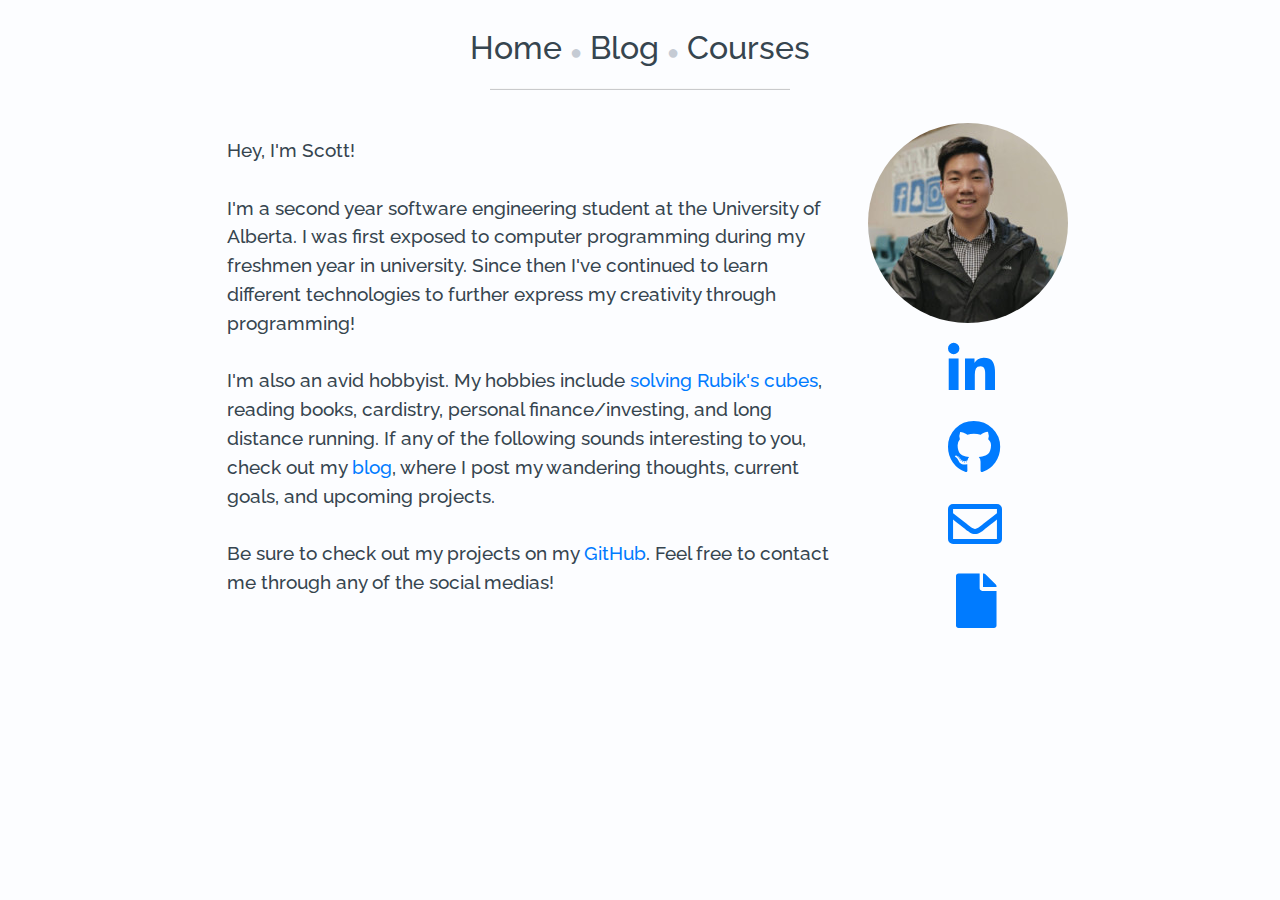
==== index.html @ ea5e4262 "typo" ====
<!DOCTYPE html>
<html lang="en">

<head>
  <meta charset="UTF-8">
  <meta name="viewport" content="width=device-width, initial-scale=1.0">
  <meta http-equiv="X-UA-Compatible" content="ie=edge">
  <!-- Bootstrap -->
  <link rel="stylesheet" href="https://stackpath.bootstrapcdn.com/bootstrap/4.3.1/css/bootstrap.min.css" integrity="sha384-ggOyR0iXCbMQv3Xipma34MD+dH/1fQ784/j6cY/iJTQUOhcWr7x9JvoRxT2MZw1T" crossorigin="anonymous">
  <!-- CSS ref -->
  <link rel="stylesheet" href="css/styles.css">
  <link rel="stylesheet" href="css/animate.css">
  <!-- Google Font -->
  <link href="https://fonts.googleapis.com/css?family=Raleway:400,500,700&display=swap" rel="stylesheet">
  <!-- FontAwesome -->
  <link rel="stylesheet" href="https://cdnjs.cloudflare.com/ajax/libs/font-awesome/5.9.0/css/all.css">
  <!-- WOW -->
  <script src="https://cdnjs.cloudflare.com/ajax/libs/wow/1.1.2/wow.min.js"></script>
  <script>
    new WOW().init();
  </script>

  <title>Scott's Handcrafted Website</title>
</head>

<body>
  <!-- Custom minimal navbar -->
  <section class="container-fluid wow fadeInDown" id="customNav">
    <div class="row text-center pt-4">
      <div class="col-12">
        <a href="#">Home</a> <span>●</span> <a href="https://medium.com/@howtobescott">Blog</a> <span>●</span> <a href="courses.html">Courses</a>
        <hr>
      </div>
    </div>
  </section>

  <!-- Bio -->
  <section class="container-fluid">
    <div class="row align-items-center justify-content-center">
      <div class="col-md-6">
        <div id="bio" class="wow fadeInLeft">
          <p>Hey, I'm Scott! <br><br>
            I'm a second year software engineering student at the University of Alberta. I was first
            exposed to computer programming during my freshmen year in university.
            Since then I've continued to learn different technologies to further express my
            creativity through programming!
            <br><br>
            I'm also an avid hobbyist. My hobbies include <a class="links" href="https://www.worldcubeassociation.org/persons/2016CHUS01">solving Rubik's cubes</a>, reading books,
            cardistry, personal finance/investing, and long distance running. If any of the following sounds interesting to you,
            check out my <a class="links " href="https://medium.com/@howtobescott">blog</a>, where I post my wandering thoughts, current goals, and upcoming projects.
            <br><br>
            Be sure to check out my projects on my <a href="https://github.com/howtobescott">GitHub</a>.
            Feel free to contact me through any of the social medias!
            <br><br>
            <br><br>
          </p>
        </div>
      </div>

      <!-- Profile pic and social media icons -->
      <div class="row pl-md-3">
        <div class="col-md-12" id="iconbar">
          <div id="pic">
            <img src="documents/me.jpg" alt="" class="img-fluid rounded-circle wow fadeInRight">
          </div>
          <div class="row">
            <div class="col-md-2 iKons">
              <div class="icons">
                <a href="https://www.linkedin.com/in/scottchuyeg/"><i class="fab fa-linkedin-in fa-3x wow fadeInRight"></i>
                </a>
              </div>
              <div class="icons">
                <a href="https://github.com/howtobescott"><i class="fab fa-github fa-3x wow fadeInRight"></i>
                </a>
              </div>
              <div class="icons">
                <a href="mailto:skchu@ualberta.ca"><i class="fab far fa-envelope fa-3x wow fadeInRight"></i>
                </a>
              </div>
              <div class="icons pl-2">
                <a href="documents/ResumeCV.pdf"><i class="fas fa-file fa-3x wow fadeInRight"></i>
                </a>
              </div>
            </div>
          </div>

        </div>
      </div>


    </div>
  </section>






  <!-- Javascript // jQuery -->
  <script src="https://code.jquery.com/jquery-3.3.1.slim.min.js" integrity="sha384-q8i/X+965DzO0rT7abK41JStQIAqVgRVzpbzo5smXKp4YfRvH+8abtTE1Pi6jizo" crossorigin="anonymous"></script>
  <script src="https://cdnjs.cloudflare.com/ajax/libs/popper.js/1.14.7/umd/popper.min.js" integrity="sha384-UO2eT0CpHqdSJQ6hJty5KVphtPhzWj9WO1clHTMGa3JDZwrnQq4sF86dIHNDz0W1" crossorigin="anonymous"></script>
  <script src="https://stackpath.bootstrapcdn.com/bootstrap/4.3.1/js/bootstrap.min.js" integrity="sha384-JjSmVgyd0p3pXB1rRibZUAYoIIy6OrQ6VrjIEaFf/nJGzIxFDsf4x0xIM+B07jRM" crossorigin="anonymous"></script>
</body>

</html>
---- css/styles.css ----
body {
  font-family: 'Raleway', sans-serif;
  font-weight: 500;
  background-color: #fcfdff;
  color: #36454f;
  font-size: 1.125rem;
}


#customNav {
  font-size: 2rem;
  color: #36454f;
  font-family: 'Raleway', sans-serif;
}

#customNav a {
  text-decoration: none;
  color: #36454f;
}

hr {
  width: 300px;
  border-top: 1px solid #f8f8f8;
  border-bottom: 1px solid rgba(0, 0, 0, 0.2);
}

#bio {
  font-size: 1.2rem;
  padding-top: 30px;
}

#iconbar {
  padding-bottom: 2rem;
}

.iKons {
  padding-left: 95px;
  padding-top: 20px;
  line-height: 4;
  color: #36454f;
}

.untaken {
  color: #c5cbd4;
}

.post {
  font-size: 1.125rem;
  color: black;
}

.date {
  color: #9da0a8;
  margin-bottom: 5px;
}

span {
  font-size: 20px;
  color: #c5cbd4;
}

#blogtitle {
  line-height: 10px;
}
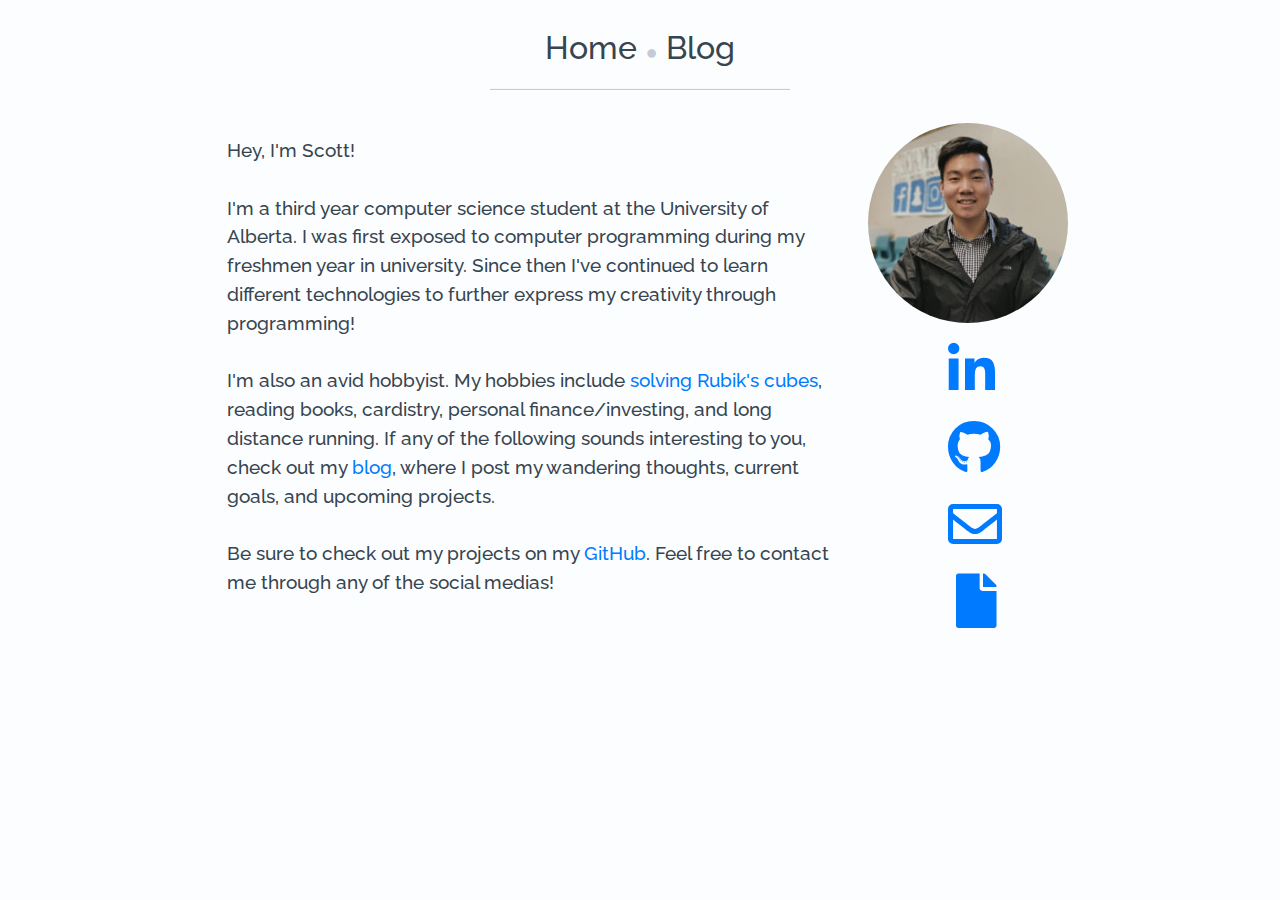
==== commit 112e81ec: "2020 update" ====
--- a/index.html
+++ b/index.html
@@ -28,7 +28,7 @@
   <section class="container-fluid wow fadeInDown" id="customNav">
     <div class="row text-center pt-4">
       <div class="col-12">
-        <a href="#">Home</a> <span>●</span> <a href="https://medium.com/@howtobescott">Blog</a> <span>●</span> <a href="courses.html">Courses</a>
+        <a href="#">Home</a> <span>●</span> <a href="https://medium.com/@howtobescott">Blog</a>
         <hr>
       </div>
     </div>
@@ -40,7 +40,7 @@
       <div class="col-md-6">
         <div id="bio" class="wow fadeInLeft">
           <p>Hey, I'm Scott! <br><br>
-            I'm a second year software engineering student at the University of Alberta. I was first
+            I'm a third year computer science student at the University of Alberta. I was first
             exposed to computer programming during my freshmen year in university.
             Since then I've continued to learn different technologies to further express my
             creativity through programming!
@@ -78,7 +78,7 @@
                 </a>
               </div>
               <div class="icons pl-2">
-                <a href="documents/ResumeCV.pdf"><i class="fas fa-file fa-3x wow fadeInRight"></i>
+                <a href="documents/ScottChu.pdf"><i class="fas fa-file fa-3x wow fadeInRight"></i>
                 </a>
               </div>
             </div>
